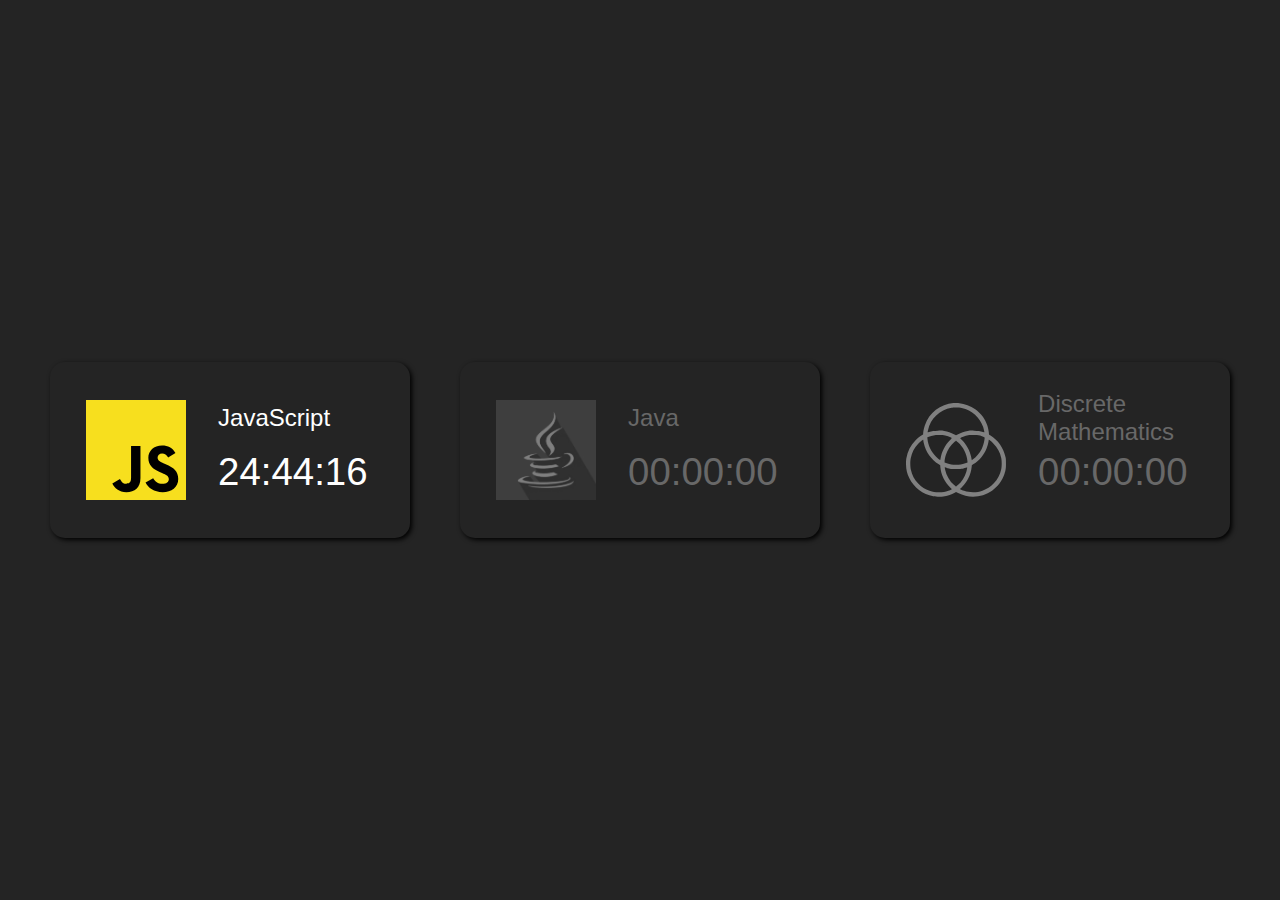
==== index.html @ d9ecc11f "Add files via upload" ====
<!DOCTYPE html>
<html lang="en">
<head>
    <meta charset="UTF-8">
    <meta name="viewport" content="width=device-width, initial-scale=1.0">
    <title>Document</title>
    <link rel="stylesheet" href="styles.css">
</head>
<body>
    <div class="main-stopwatches-container"></div>
    <script src="app.js"></script>
</body>
</html>
---- styles.css ----
* {
  margin: 0;
  padding: 0;
  box-sizing: border-box;
}

body {
  font-family: sans-serif;
  background-color: #242424;
}

h1, h2, h3, h4 {
  font-weight: normal;
}

.main-stopwatches-container {
  height: 100vh;
  width: 100%;
  display: flex;
  align-items: center;
  justify-content: space-evenly;
}

.stopwatch {
  height: 176px;
  width: 360px;
  box-shadow: 2px 2px 5px 0px #000;
  border-radius: 15px;
  border: 3px solid rgba(0, 0, 0, 0);
  position: relative;
  display: grid;
  grid-template-columns: 2fr 3fr;
  padding: 20px;
  align-items: center;
  justify-items: center;
}
.stopwatch.active {
  border-color: aquamarine;
}
.stopwatch.active .circle {
  opacity: 1;
}
.stopwatch.virgin img {
  filter: grayscale(1) brightness(50%);
}
.stopwatch.virgin .no-img {
  color: #686868;
}
.stopwatch img {
  width: 100px;
}
.stopwatch .no-img {
  height: 100%;
  display: grid;
  grid-template-rows: 1fr 1fr;
  color: white;
}
.stopwatch .no-img h2 {
  font-size: 1.5rem;
  width: 130px;
  grid-row: 1/2;
  align-self: center;
}
.stopwatch .no-img .time {
  display: flex;
  align-items: baseline;
  font-size: 2.4rem;
  font-variant-numeric: tabular-nums;
  grid-row: 2/3;
}
.stopwatch .circle {
  position: absolute;
  width: 20px;
  height: 20px;
  background-color: aquamarine;
  opacity: 0;
  border-radius: 20px;
  bottom: 20px;
  right: 20px;
  animation: change-color 1s linear alternate infinite;
}
@keyframes change-color {
  from {
    background-color: aquamarine;
  }
  to {
    background-color: green;
  }
}
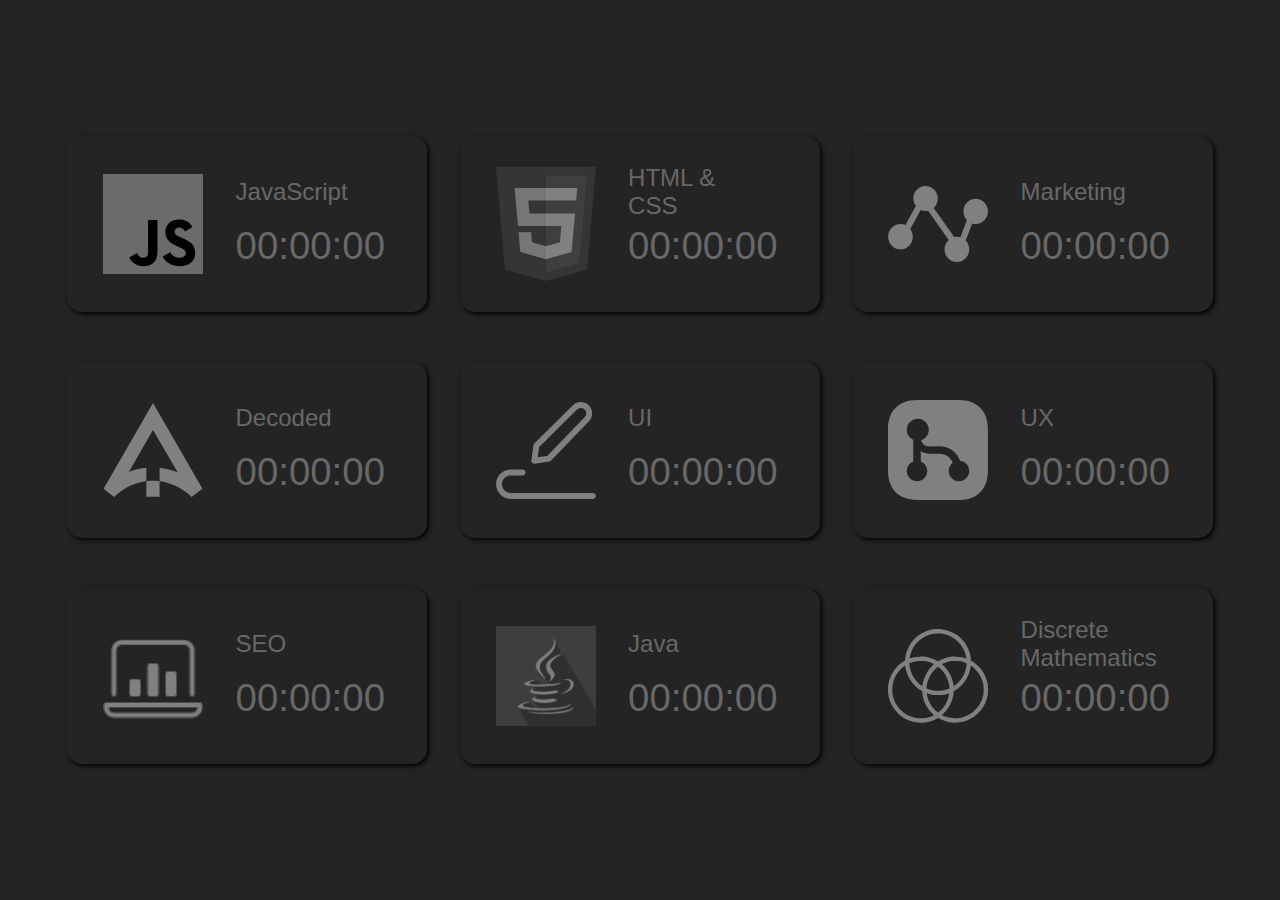
==== commit 0f00ff40: "Completing the FIRST useful version" ====
--- a/index.html
+++ b/index.html
@@ -3,10 +3,15 @@
 <head>
     <meta charset="UTF-8">
     <meta name="viewport" content="width=device-width, initial-scale=1.0">
-    <title>Document</title>
+    <title>Common Watches</title>
     <link rel="stylesheet" href="styles.css">
 </head>
 <body>
+    <!-- <div class="testing">
+        <p><span>mouse-down: </span><span class="m-down">...</span></p>
+        <p><span>mouse-up: </span><span class="m-up">...</span></p>
+        <p><span>seconds: </span><span class="m-seconds">...</span></p>
+    </div> -->
     <div class="main-stopwatches-container"></div>
     <script src="app.js"></script>
 </body>
--- a/styles.css
+++ b/styles.css
@@ -5,23 +5,41 @@
 }
 
 body {
-  font-family: sans-serif;
   background-color: #242424;
+  display: grid;
+  place-items: center;
 }
 
 h1, h2, h3, h4 {
   font-weight: normal;
 }
 
+/* .testing {
+    height: 20vh;
+    background-color: #393939;
+    font-family: sans-serif;
+
+    color:aquamarine;
+    font-size: 2rem;
+    display: grid;
+    place-items: center;
+} */
 .main-stopwatches-container {
   height: 100vh;
-  width: 100%;
-  display: flex;
+  width: 92%;
+  display: grid;
+  grid-template-columns: 1fr 1fr 1fr;
   align-items: center;
-  justify-content: space-evenly;
+  justify-items: center;
+  align-content: center;
+  row-gap: 50px;
 }
 
 .stopwatch {
+  -webkit-user-select: none;
+     -moz-user-select: none;
+          user-select: none;
+  font-family: sans-serif;
   height: 176px;
   width: 360px;
   box-shadow: 2px 2px 5px 0px #000;
@@ -36,6 +54,15 @@
 }
 .stopwatch.active {
   border-color: aquamarine;
+  animation: change-colorx 1s linear alternate infinite;
+}
+@keyframes change-colorx {
+  from {
+    border-color: rgb(127, 255, 212);
+  }
+  to {
+    border-color: rgb(71, 219, 111);
+  }
 }
 .stopwatch.active .circle {
   opacity: 1;
@@ -48,6 +75,7 @@
 }
 .stopwatch img {
   width: 100px;
+  pointer-events: none;
 }
 .stopwatch .no-img {
   height: 100%;
@@ -81,9 +109,9 @@
 }
 @keyframes change-color {
   from {
-    background-color: aquamarine;
+    background-color: rgb(127, 255, 212);
   }
   to {
-    background-color: green;
+    background-color: rgb(71, 219, 111);
   }
 }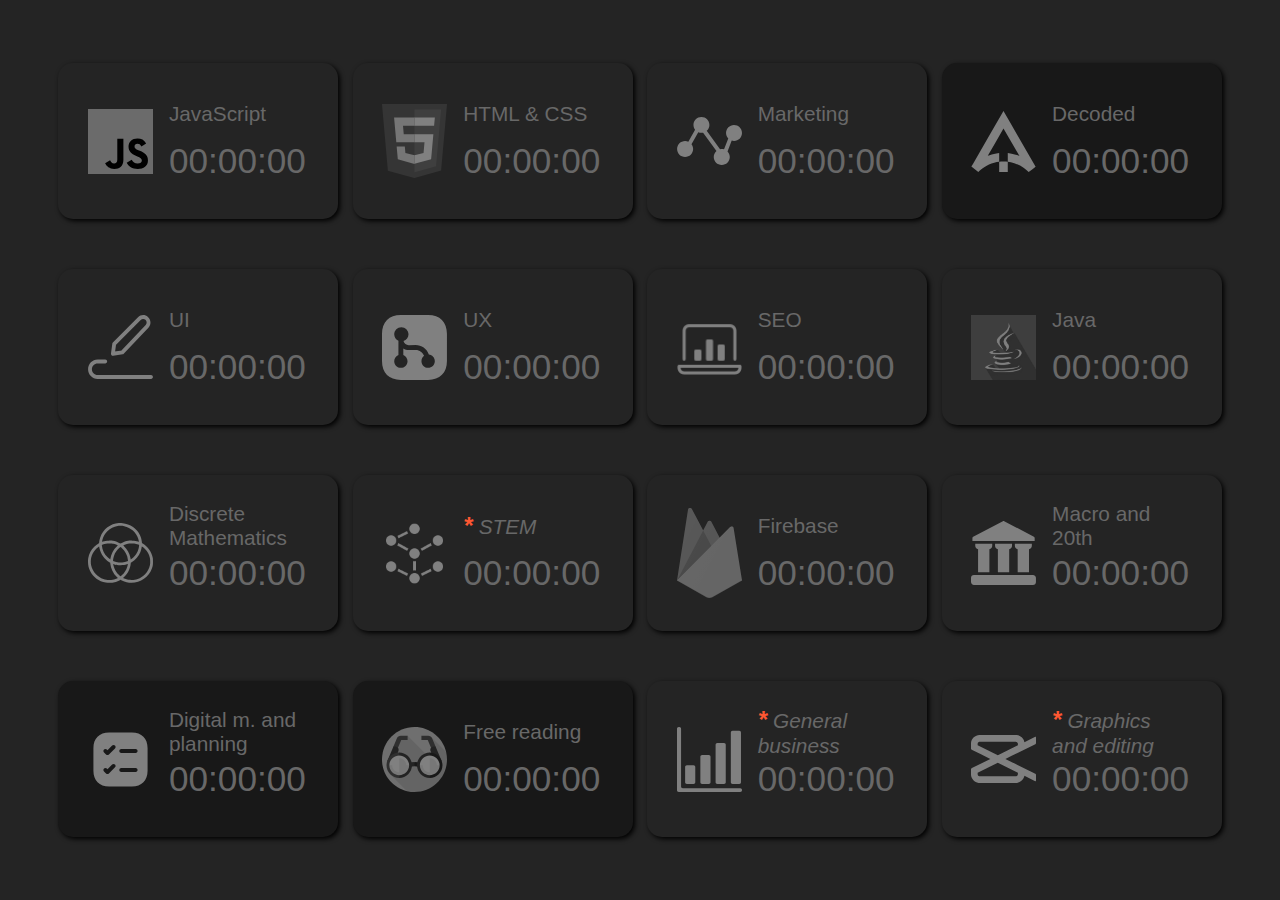
==== commit 20b3ab5a: "Added some extra things for V1" ====
--- a/index.html
+++ b/index.html
@@ -5,6 +5,7 @@
     <meta name="viewport" content="width=device-width, initial-scale=1.0">
     <title>Common Watches</title>
     <link rel="stylesheet" href="styles.css">
+    <link rel="shortcut icon" href="brand-logo.svg" type="image/x-icon">
 </head>
 <body>
     <!-- <div class="testing">
--- a/styles.css
+++ b/styles.css
@@ -28,7 +28,7 @@
   height: 100vh;
   width: 92%;
   display: grid;
-  grid-template-columns: 1fr 1fr 1fr;
+  grid-template-columns: 1fr 1fr 1fr 1fr;
   align-items: center;
   justify-items: center;
   align-content: center;
@@ -40,14 +40,14 @@
      -moz-user-select: none;
           user-select: none;
   font-family: sans-serif;
-  height: 176px;
-  width: 360px;
+  height: 156px;
+  width: 280px;
   box-shadow: 2px 2px 5px 0px #000;
   border-radius: 15px;
   border: 3px solid rgba(0, 0, 0, 0);
   position: relative;
   display: grid;
-  grid-template-columns: 2fr 3fr;
+  grid-template-columns: 1fr 2fr;
   padding: 20px;
   align-items: center;
   justify-items: center;
@@ -73,8 +73,20 @@
 .stopwatch.virgin .no-img {
   color: #686868;
 }
+.stopwatch.non-odyssey {
+  background-color: rgb(24, 24, 24);
+}
+.stopwatch.general .no-img h2 {
+  font-style: italic;
+}
+.stopwatch.general .no-img h2 span {
+  font-weight: bold;
+  font-size: 1.5rem;
+  padding-right: 6px;
+  color: rgb(253, 87, 50);
+}
 .stopwatch img {
-  width: 100px;
+  width: 65px;
   pointer-events: none;
 }
 .stopwatch .no-img {
@@ -84,7 +96,7 @@
   color: white;
 }
 .stopwatch .no-img h2 {
-  font-size: 1.5rem;
+  font-size: 1.3rem;
   width: 130px;
   grid-row: 1/2;
   align-self: center;
@@ -92,19 +104,19 @@
 .stopwatch .no-img .time {
   display: flex;
   align-items: baseline;
-  font-size: 2.4rem;
+  font-size: 2.2rem;
   font-variant-numeric: tabular-nums;
   grid-row: 2/3;
 }
 .stopwatch .circle {
   position: absolute;
-  width: 20px;
-  height: 20px;
+  width: 15px;
+  height: 15px;
   background-color: aquamarine;
   opacity: 0;
   border-radius: 20px;
-  bottom: 20px;
-  right: 20px;
+  top: 15px;
+  right: 15px;
   animation: change-color 1s linear alternate infinite;
 }
 @keyframes change-color {
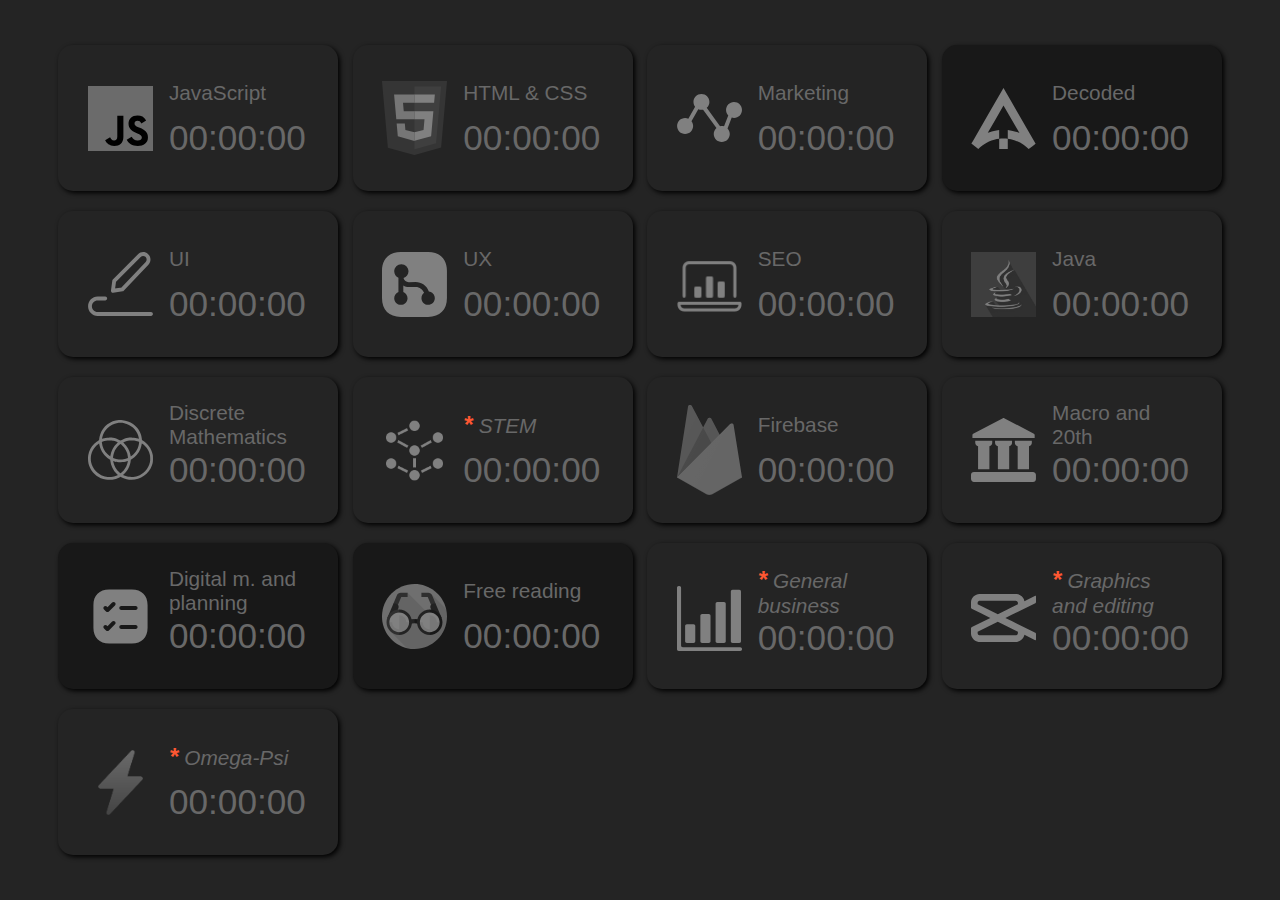
==== commit e71c750e: "Added Omega-Psi" ====
--- a/index.html
+++ b/index.html
@@ -4,8 +4,10 @@
     <meta charset="UTF-8">
     <meta name="viewport" content="width=device-width, initial-scale=1.0">
     <title>Common Watches</title>
+    <link rel="icon" href="my-favicon.ico" type="image/x-icon" />
+    <link rel="shortcut icon" href="my-favicon.ico" type="image/x-icon" />
     <link rel="stylesheet" href="styles.css">
-    <link rel="shortcut icon" href="brand-logo.svg" type="image/x-icon">
+    
 </head>
 <body>
     <!-- <div class="testing">
--- a/styles.css
+++ b/styles.css
@@ -25,14 +25,14 @@
     place-items: center;
 } */
 .main-stopwatches-container {
-  height: 100vh;
+  margin-top: 5vh;
   width: 92%;
   display: grid;
   grid-template-columns: 1fr 1fr 1fr 1fr;
   align-items: center;
   justify-items: center;
   align-content: center;
-  row-gap: 50px;
+  row-gap: 20px;
 }
 
 .stopwatch {
@@ -40,7 +40,7 @@
      -moz-user-select: none;
           user-select: none;
   font-family: sans-serif;
-  height: 156px;
+  height: 146px;
   width: 280px;
   box-shadow: 2px 2px 5px 0px #000;
   border-radius: 15px;
